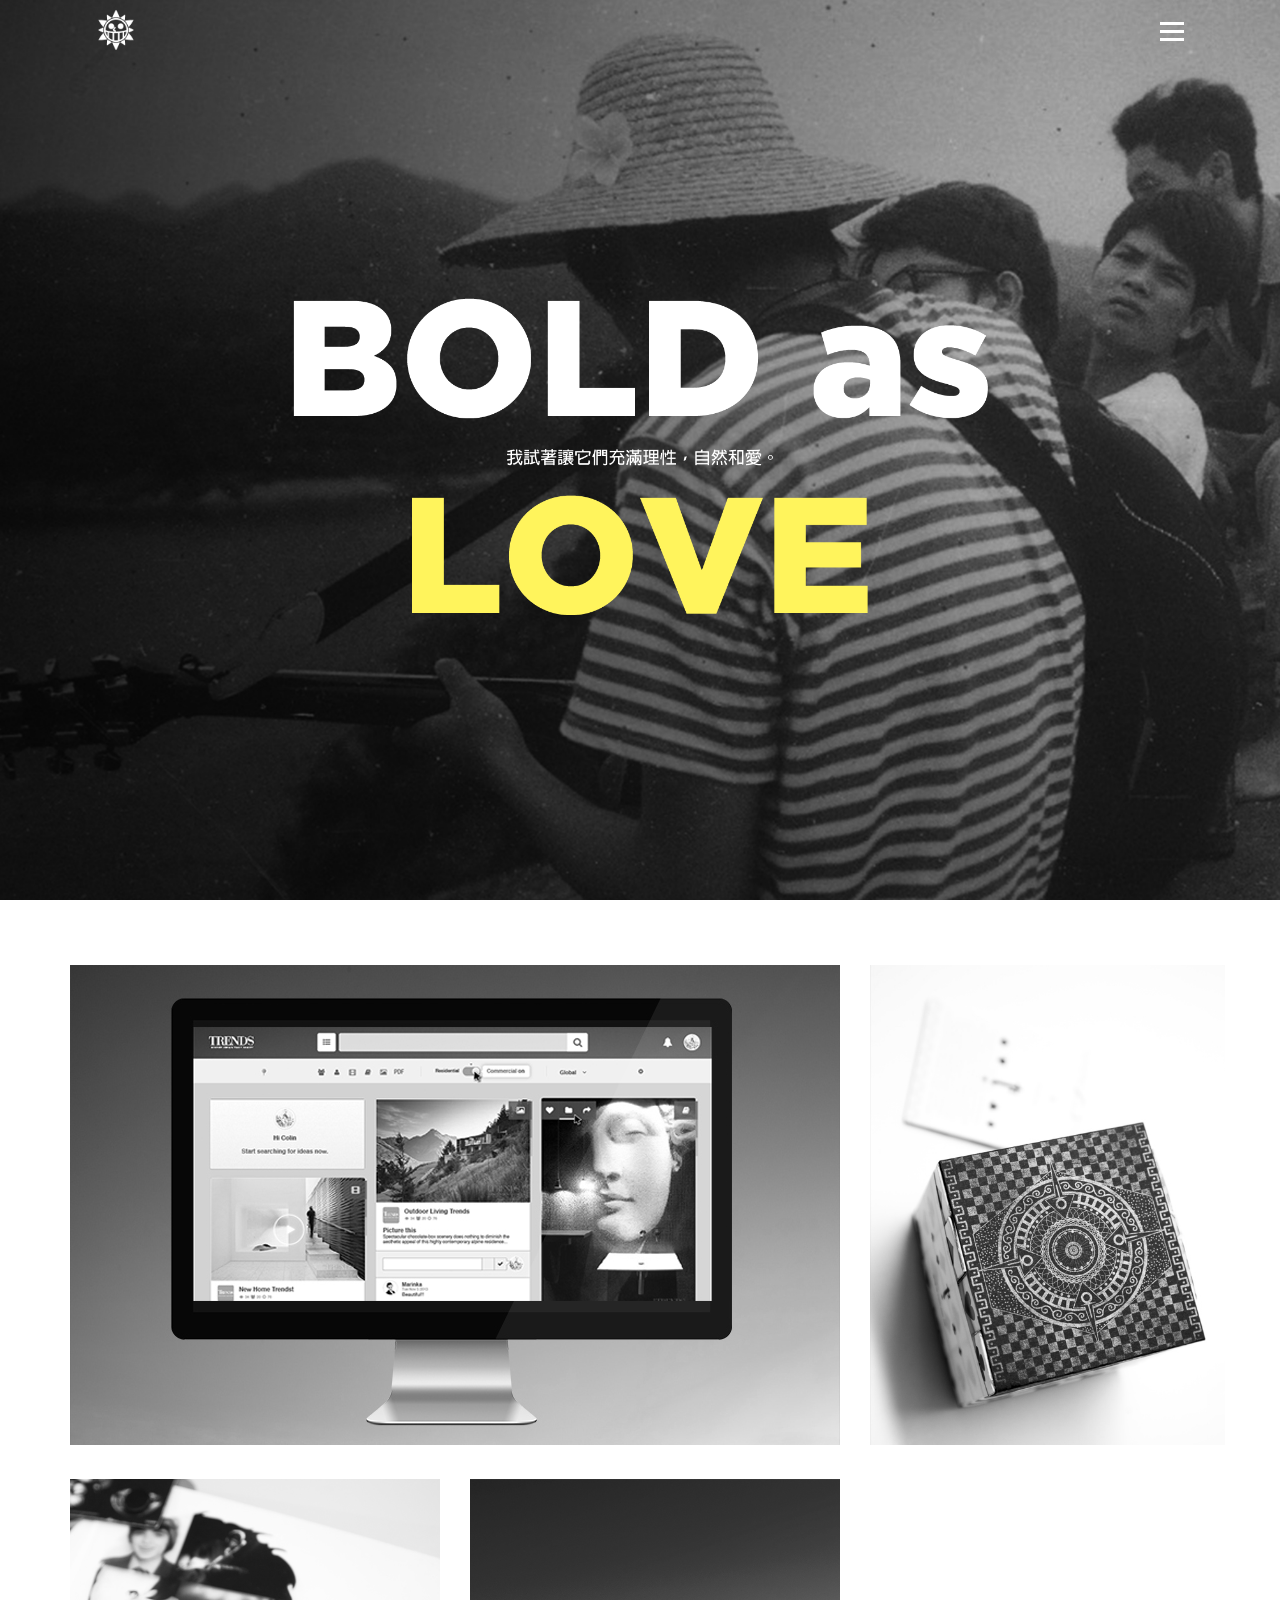
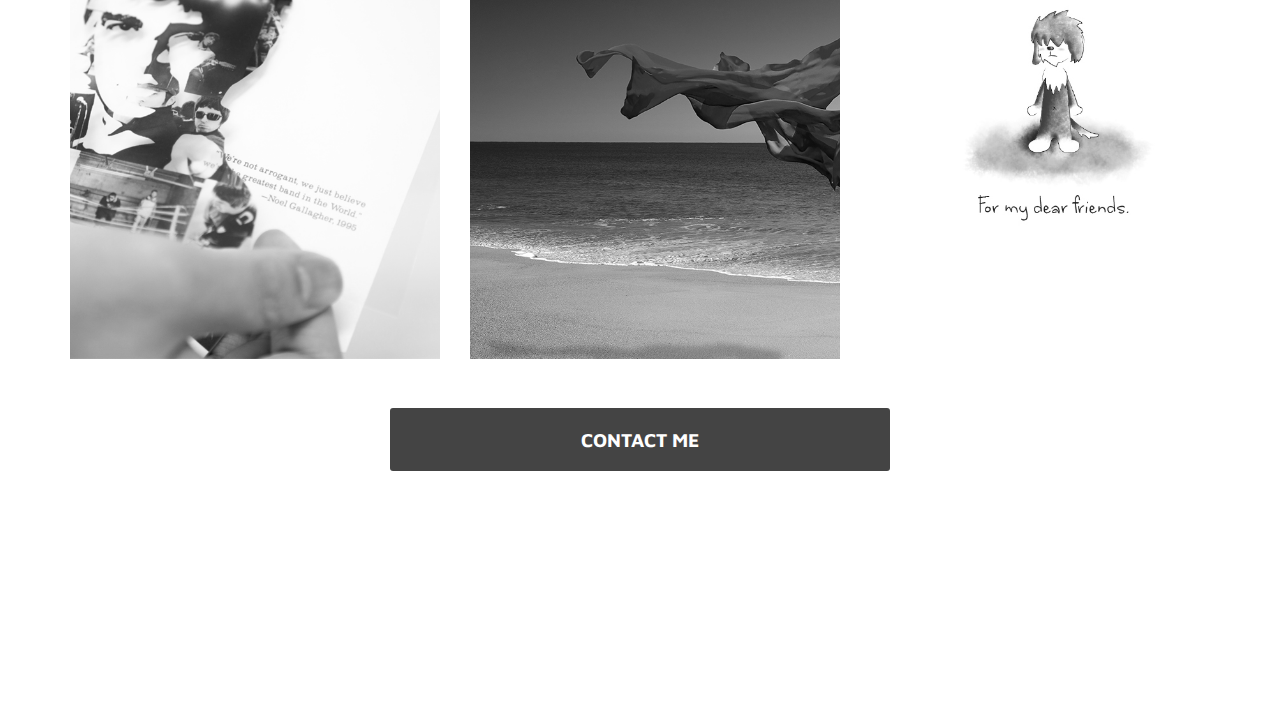
==== index.html @ 07e327f2 "push site on" ====
<!doctype html>
<html class="no-js" lang="en">
<head>
  <meta charset="utf-8" />
  <meta name="viewport" content="width=device-width, initial-scale=1.0" />
  <title>Colin Shaw</title>

  <link href='http://fonts.googleapis.com/css?family=Lato:100,300,400,700,900,100italic,300italic,400italic,700italic,900italic|Maven+Pro:400,900,700,500|Rosario:400,400italic,700,700italic' rel='stylesheet' type='text/css'>
  <link href="//netdna.bootstrapcdn.com/font-awesome/4.0.3/css/font-awesome.css" rel="stylesheet">
  <link rel="stylesheet" href="css/custom.css" />
  <script src="js/jquery-1.11.0.js"></script>
  <script src="js/script.js"></script>
  <script src="js/headroom.js"></script>
  <script src="js/masonry.pkgd.min.js"></script>
  <script src="js/jquery.bxslider.min.js" type="text/javascript"></script>

</head>
<body>

  <header id="header" class="animated">
    <div class="headerWrap">

      <a href="index.html" class="logo" style="opacity:1;">
        <img class="logo-png" src="img/colin-logo.png">
        <img class="logo-gif" src="img/colin-logo.gif">
      </a>


      <div class="menu-toggle">
        <span class="lines-button">
          <span class="lines"></span>
        </span>
      </div>

    </div>
  </header>  

  <div class="overlay"></div>
  <div id="navList2">
    <ul class="navFont">
      <a href="index.html"><li>Work</li></a>
      <a href="about.html"><li>About</li></a>
      <a href="contact.html"><li>Contact</li></a>
    </ul>
  </div>


  <!--top slide show-->

  <div id="fullscreen-cover" class="slideShowWrap indexBg">
    <img class="cover-title" src="img/indexTitle.png"/>

  </div>

</div>



<!--main body-->
<main>

  <div id="container" class="container">
    <a href="works/myTrends.html"><div class="item w2">
      <div class="item-mask">
        <div class="item-info">
          <h3>ONLINE SOCIAL PLATFORM</h3>
          <h2>myTrends social hub</h2>
        </div>
      </div>
      <img src="img/1.jpg" class="desaturate">
    </div>
  </a>

  <a href="works/poker-tea.html"><div class="item">
    <div class="item-mask">
      <div class="item-info">
        <h3>T2 TEA PACKAGE</h3>
        <h2>the Poker-Tea project</h2>
      </div>
    </div>
    <img src="img/2.jpg" class="desaturate">
  </div>
</a>

<a href="works/friends.html"><div class="item">
  <div class="item-mask">
    <div class="item-info">
      <h3>KIDS STORY BOOK</h3>
      <h2>Friends</h2>
    </div>
  </div>
  <img src="img/3.jpg" class="desaturate">
</div>
</a>

<a href="works/oasis-cd.html"><div class="item">
  <div class="item-mask">
    <div class="item-info">
      <h3>CD PACKAGE DESIGN</h3>
      <h2>Time flies... 1994-2009</h2>
    </div>
  </div>
  <img src="img/4.jpg" class="desaturate">
</div>
</a>

<a href="works/wellfest.html"><div class="item">
  <div class="item-mask">
    <div class="item-info">
      <h3>EXHIBITION CAMPAIGN</h3>
      <h2>Wellfest the EXPO 2014</h2>
    </div>
  </div>
  <img src="img/5.jpg" class="desaturate">
</div>
</a>


</div>
 <a href="contact.html">
  <div class="see-more-works"><h3>CONTACT ME</h3></div>
</a> 


</main>


<div id="elevator_item"> 
  <a id="elevator" onclick="return false;" title="Back To Top">
    <svg version="1.1" id="Ebene_1" xmlns="http://www.w3.org/2000/svg" xmlns:xlink="http://www.w3.org/1999/xlink" x="0px" y="0px" width="40px" height="20px" viewBox="0 0 40 20" enable-background="new 0 0 40 20" xml:space="preserve">
      <g>
        <polygon points="39.734,20.796 20,1.061 0.265,20.796 -0.265,20.265 20,0 40.266,20.265   "></polygon>
      </g>
    </svg>
  </a> 
  <a class="qr"></a>
  <div class="qr-popup" style="display: none;"> 
    <a class="code-link"> 
      <img class="code" src="img/colinshawQRcode.png"> 
    </a> 
    <span>Send it to Friends!</span>
    <div class="arr"></div>
  </div>
</div>



<!-- Footer -->

<footer >

</footer>



</body>
</html>
---- css/custom.css ----
* {
  margin: 0;
  padding: 0;
  -webkit-font-smoothing: antialiased;
  -webkit-box-sizing: border-box;
  -moz-box-sizing: border-box;
  box-sizing: border-box; }

body {
  margin: 0;
  color: #555;
  box-sizing: border-box; }

header {
  width: 100%;
  height: 65px;
  position: fixed;
  z-index: 100;
  -moz-transition: all 0.3s ease;
  -o-transition: all 0.3s ease;
  -webkit-transition: all 0.3s ease;
  transition: all 0.3s ease; }

main {
  width: 100%;
  max-width: 1170px;
  margin: 50px auto;
  overflow: hidden; }

footer {
  background: #ffffff;
  padding-top: 96px;
  padding-bottom: 96px; }

nav {
  float: right;
  line-height: 35px; }

a {
  text-decoration: none;
  color: #555; }

a:hover {
  opacity: .8;
  color: #f9d761;
  -moz-transition: all 0.3s ease;
  -o-transition: all 0.3s ease;
  -webkit-transition: all 0.3s ease;
  transition: all 0.3s ease; }

input, textarea {
  width: 90%;
  margin-bottom: 10px;
  padding: 15px;
  font-weight: 300;
  letter-spacing: 1px;
  font-family: 'Lato', 'sans-serif';
  color: #898989;
  text-transform: uppercase;
  background: #f3f3f3;
  outline: none;
  border: solid 1px #f3f3f3;
  -moz-transition: all 0.3s ease;
  -o-transition: all 0.3s ease;
  -webkit-transition: all 0.3s ease;
  transition: all 0.3s ease; }

textarea {
  width: 97%;
  height: 120px;
  padding: 15px; }

input:hover, textarea:hover {
  background: transparent; }

select {
  width: 30%;
  height: 45px;
  padding: 15px;
  margin-right: 20px;
  margin-bottom: 25px;
  font-weight: 300;
  font-size: 12px;
  letter-spacing: 1px;
  text-transform: uppercase;
  line-height: 10px;
  font-family: 'Maven Pro', 'sans-serif';
  color: #898989;
  border: solid 1px #d7d7d7;
  -webkit-appearance: none;
  border-radius: 0;
  background: white url("../img/arrow-down.png") no-repeat right center; }

.easing {
  -moz-transition: all 0.3s ease;
  -o-transition: all 0.3s ease;
  -webkit-transition: all 0.3s ease;
  transition: all 0.3s ease; }

.clearfix:after {
  content: "";
  display: table;
  clear: both; }

.desaturate {
  -webkit-filter: grayscale(100%);
  -moz-filter: grayscale(100%);
  filter: grayscale(100%); }

.headerWrap {
  width: 85%;
  max-width: 1170px;
  margin: auto; }

.logo {
  -moz-transition: all 0.3s ease;
  -o-transition: all 0.3s ease;
  -webkit-transition: all 0.3s ease;
  transition: all 0.3s ease;
  height: 40px;
  width: 40px;
  float: left;
  margin: 10px 0; }
  .logo img {
    width: 100%; }
  .logo .logo-png {
    display: block; }
  .logo .logo-gif {
    display: none; }
  .logo:hover .logo-png {
    display: none; }
  .logo:hover .logo-gif {
    display: block; }

.menu-toggle {
  position: relative;
  float: right;
  top: 24px;
  cursor: pointer; }

#navList2 {
  display: none;
  position: fixed;
  top: 65px;
  width: 100%;
  background-color: rgba(0, 0, 0, 0.8);
  padding: 0 0 30px;
  text-align: center;
  z-index: 100;
  margin: 0;
  overflow: hidden; }

#navList2 li {
  -moz-transition: all 0.3s ease;
  -o-transition: all 0.3s ease;
  -webkit-transition: all 0.3s ease;
  transition: all 0.3s ease;
  list-style-type: none;
  padding: 15px;
  font-size: 3rem;
  color: white;
  font-weight: bold;
  cursor: pointer; }

#navList2 li:hover {
  color: #fff45c; }

#navList li {
  display: inline;
  list-style-type: none;
  padding-right: 20px; }

.indexBg {
  background: url("../img/indexBg.jpg") no-repeat center center; }

.aboutBg {
  background: url("../img/aboutBg.jpg") no-repeat center center; }

.contactBg {
  background: url("../img/contactBg.jpg") no-repeat center center; }

.myTrendsBg {
  background: url("../img/works/myTrends/myTrendscover.jpg") no-repeat right center; }

.wellfestBg {
  background: url("../img/works/wellfest/wellfest-cover.jpg") no-repeat center center; }

.t2Bg {
  background: url("../img/works/T2/T2cover.jpg") no-repeat center center; }

.friendsBg {
  background: url("../img/works/friends/friends-cover.jpg") no-repeat center center; }

.oasisCdBg {
  background: url("../img/works/CD/oasiscd-cover.jpg") no-repeat center center; }

.slideShowWrap {
  width: 100%;
  height: 0;
  overflow: hidden;
  background-size: cover;
  position: relative; }

.overlay {
  display: none;
  width: 100%;
  height: 100%;
  position: fixed;
  background: rgba(0, 0, 0, 0.6);
  opacity: 0;
  top: 0;
  z-index: 50;
  cursor: pointer; }

.close-menu {
  display: block;
  opacity: 0.6; }

.see-more-works {
  -moz-transition: all 0.3s ease;
  -o-transition: all 0.3s ease;
  -webkit-transition: all 0.3s ease;
  transition: all 0.3s ease;
  -webkit-border-radius: 3px;
  -moz-border-radius: 3px;
  -ms-border-radius: 3px;
  border-radius: 3px;
  background-color: #444;
  width: 100%;
  max-width: 500px;
  margin: 30px auto 0;
  padding: 20px;
  text-align: center;
  color: white; }
  .see-more-works:hover {
    opacity: .8;
    color: #f9d761; }

/*================================LAYOUT ALIGNMENT=======================================*/
/*================================LAYOUT ALIGNMENT END=======================================*/
/*---------------------------------------FONT-------------------------------------*/
h1 {
  font-family: 'Maven Pro', 'sans-serif';
  font-size: 3em;
  font-weight: 900; }

h2 {
  font-family: 'Maven Pro', 'sans-serif';
  font-size: 2em;
  font-weight: bold;
  margin: 0; }

h3 {
  font-family: 'Maven Pro', 'sans-serif';
  font-size: 1.2em;
  margin: 0; }

h4 {
  font-family: 'Lato', 'sans-serif';
  font-style: italic;
  font-weight: 300;
  font-size: 1.5em;
  margin: 1.5em auto 1em; }

p {
  font-family: 'Lato', 'sans-serif';
  font-weight: 300;
  font-size: 1.2rem;
  margin-bottom: 20px; }

ul {
  font-family: 'Lato', 'sans-serif';
  font-weight: 300;
  font-size: 1.2rem; }

.navFont, .menu-text {
  font-family: 'Maven Pro', 'sans-serif';
  font-size: 1em;
  font-weight: bold; }

.subLine {
  font-family: 'Rosario', 'sans-serif';
  font-style: italic; }

.whiteText {
  color: #fff; }

.blackText {
  color: #555; }

.textCenterAlign {
  width: 100%;
  text-align: center; }

.gradient-mask-text {
  background: transparent;
  background: -webkit-gradient(linear, left top, right bottom, color-stop(0%, #61c2ff), color-stop(100%, #cd4444));
  background: -webkit-linear-gradient(-45deg, #61c2ff 0%, #cd4444 100%);
  -webkit-background-clip: text;
  -webkit-text-fill-color: transparent;
  background-clip: text;
  text-fill-color: transparent; }

.cover-title {
  top: 50%;
  position: absolute;
  left: 0;
  right: 0;
  width: 55%;
  max-width: 750px;
  margin: -12% auto 0; }

/*---------------------------------------FONT END-------------------------------------*/
/*---------------------------------------BUTTON-------------------------------------*/
button {
  font-family: 'Rosario', 'sans-serif';
  font-style: italic;
  font-weight: normal;
  color: #fff;
  font-size: 1em;
  border: 1px solid #fff;
  border-radius: 5px;
  padding: 13px 70px;
  background-color: transparent;
  margin: 5px 30px;
  cursor: pointer;
  -moz-transition: all 0.3s ease;
  -o-transition: all 0.3s ease;
  -webkit-transition: all 0.3s ease;
  transition: all 0.3s ease; }

.btn1 {
  background-color: #555; }

button:hover {
  background-color: rgba(0, 0, 0, 0.3); }

/*------menubtn-------*/
.lines-button {
  display: inline-block;
  -webkit-transition: 0.3s;
  -ms-transition: 0.3s;
  -moz-transition: 0.3s;
  -o-transition: 0.3s;
  transition: 0.3s;
  user-select: none;
  border-radius: 0.21429rem;
  -webkit-appearance: none;
  margin-left: 10px; }

.lines {
  display: inline-block;
  width: 1.5rem;
  height: 0.1875rem;
  background: #fff;
  transition: 0.3s;
  position: relative;
  top: -5px; }

.lines:before, .lines:after {
  display: inline-block;
  width: 1.5rem;
  height: 0.1875rem;
  background: #fff;
  transition: 0.3s;
  position: absolute;
  left: 0;
  content: '';
  -webkit-transform-origin: 0.10714rem center;
  -ms-transform-origin: 0.10714rem center;
  -moz-transform-origin: 0.10714rem center;
  -o-transform-origin: 0.10714rem center;
  transform-origin: 0.10714rem center; }

.lines:before {
  top: 0.5rem; }

.lines:after {
  top: -0.5rem; }

.menu-x {
  background: transparent; }

.menu-x:after, .menu-x:before {
  -webkit-transform-origin: 50% 50%;
  -ms-transform-origin: 50% 50%;
  -moz-transform-origin: 50% 50%;
  -o-transform-origin: 50% 50%;
  transform-origin: 50% 50%;
  background: #fff;
  top: 0;
  width: 1.5rem; }

.menu-x:before {
  -webkit-transform: rotate3d(0, 0, 1, 45deg);
  -ms-transform: rotate3d(0, 0, 1, 45deg);
  -moz-transform: rotate3d(0, 0, 1, 45deg);
  -o-transform: rotate3d(0, 0, 1, 45deg);
  transform: rotate3d(0, 0, 1, 45deg); }

.menu-x:after {
  -webkit-transform: rotate3d(0, 0, 1, -45deg);
  -ms-transform: rotate3d(0, 0, 1, -45deg);
  -moz-transform: rotate3d(0, 0, 1, -45deg);
  -o-transform: rotate3d(0, 0, 1, -45deg);
  transform: rotate3d(0, 0, 1, -45deg); }

/*------menubtnEnd-------*/
/*---------------------------------------BUTTON END-------------------------------------*/
/*---------------------------------------ANIMATION-------------------------------------*/
.animated {
  -webkit-animation-duration: .5s;
  -moz-animation-duration: .5s;
  -o-animation-duration: .5s;
  animation-duration: .5s;
  -webkit-animation-fill-mode: both;
  -moz-animation-fill-mode: both;
  -o-animation-fill-mode: both;
  animation-fill-mode: both; }

@-webkit-keyframes slideDown {
  0% {
    -webkit-transform: translateY(-100%); }
  100% {
    -webkit-transform: translateY(0); } }
@-moz-keyframes slideDown {
  0% {
    -moz-transform: translateY(-100%); }
  100% {
    -moz-transform: translateY(0); } }
@-o-keyframes slideDown {
  0% {
    -o-transform: translateY(-100%); }
  100% {
    -o-transform: translateY(0); } }
@keyframes slideDown {
  0% {
    transform: translateY(-100%); }
  100% {
    transform: translateY(0); } }
.animated.slideDown {
  -webkit-animation-name: slideDown;
  -moz-animation-name: slideDown;
  -o-animation-name: slideDown;
  animation-name: slideDown; }

@-webkit-keyframes slideUp {
  0% {
    -webkit-transform: translateY(0); }
  100% {
    -webkit-transform: translateY(-100%); } }
@-moz-keyframes slideUp {
  0% {
    -moz-transform: translateY(0); }
  100% {
    -moz-transform: translateY(-100%); } }
@-o-keyframes slideUp {
  0% {
    -o-transform: translateY(0); }
  100% {
    -o-transform: translateY(-100%); } }
@keyframes slideUp {
  0% {
    transform: translateY(0); }
  100% {
    transform: translateY(-100%); } }
.animated.slideUp {
  -webkit-animation-name: slideUp;
  -moz-animation-name: slideUp;
  -o-animation-name: slideUp;
  animation-name: slideUp; }

/*---------------------------------------ANIMATION END-------------------------------------*/
/*---------------------------------------MASONRY END-------------------------------------*/
.container {
  width: 960px;
  position: relative;
  margin: 0 auto !important; }

.item {
  width: 300px;
  background-color: transparent;
  height: auto;
  margin: 10px; }
  .item img {
    width: 100%; }

.item.w2 {
  width: 620px;
  background-color: transparent;
  height: auto;
  margin: 10px; }
  .item.w2 img {
    width: 100%; }

.item .item-mask {
  -moz-transition: all 300ms ease;
  -o-transition: all 300ms ease;
  -webkit-transition: all 300ms ease;
  transition: all 300ms ease;
  position: absolute;
  background-color: rgba(0, 0, 0, 0.7);
  width: 100%;
  height: 100%;
  display: none; }
  .item .item-mask .item-info {
    position: absolute;
    bottom: 0;
    margin: 0 0 30px 30px; }
    .item .item-mask .item-info h3 {
      color: #f9d761;
      letter-spacing: 4px;
      font-size: 1rem;
      margin-bottom: 10px; }
    .item .item-mask .item-info h2 {
      color: white;
      font-size: 3rem;
      width: 80%;
      line-height: 100%; }
.item:hover .item-mask {
  display: block;
  z-index: 1; }

/*---------------------------------------MASONRY END-------------------------------------*/
/*---------------------------------------BACK TO TOP END-------------------------------------*/
#elevator_item {
  width: 60px;
  height: 100px;
  position: fixed;
  right: 6%;
  bottom: 10px;
  -webkit-transition: opacity .4s ease-in-out;
  -moz-transition: opacity .4s ease-in-out;
  -o-transition: opacity .4s ease-in-out;
  opacity: 1;
  z-index: 100020;
  display: none; }

#elevator_item.off {
  opacity: 0;
  visibility: hidden; }

#elevator {
  display: block;
  padding: 10px;
  cursor: pointer; }

#elevator:hover {
  transform: scale(1.2);
  -ms-transform: scale(1.2);
  -webkit-transform: scale(1.2); }

#elevator:active {
  transform: scale(1.2);
  -ms-transform: scale(1.2);
  -webkit-transform: scale(1.2); }

#elevator_item .qr {
  display: block;
  width: 60px;
  height: 40px;
  border-radius: 2px;
  box-shadow: 0 1px 3px rgba(0, 0, 0, 0.2);
  cursor: pointer;
  background: url(../img/icon_code.png) center center no-repeat;
  background-color: #444;
  background-color: rgba(0, 0, 0, 0.6); }

#elevator_item .qr:hover {
  background-color: rgba(0, 0, 0, 0.7); }

#elevator_item .qr:active {
  background-color: rgba(0, 0, 0, 0.75); }

#elevator_item .qr-popup {
  width: 170px;
  height: 200px;
  background: #fff;
  box-shadow: 0 1px 8px rgba(0, 0, 0, 0.1);
  position: absolute;
  left: -180px;
  bottom: 0;
  border-radius: 2px;
  display: none;
  text-align: center; }

#elevator_item .qr-popup .code-link {
  display: block;
  margin: 10px;
  color: #777; }

#elevator_item .qr-popup .code {
  display: block;
  margin-bottom: 10px;
  width: 100%; }

#elevator_item .qr-popup .arr {
  width: 6px;
  height: 11px;
  background: url(../img/code_arrow.png) 0 0 no-repeat;
  position: absolute;
  right: -6px;
  bottom: 14px; }

/*---------------------------------------BACK TO TOP END-------------------------------------*/
/*---------------------------------------WORKS PAGES-------------------------------------*/
.demo-img, .demo-img-full-width {
  width: 100%;
  max-width: 1170px;
  margin: auto;
  text-align: center; }
  .demo-img img, .demo-img-full-width img {
    width: 85%; }

.demo-img-full-width img {
  width: 98%; }

.text-content {
  width: 80%;
  max-width: 650px;
  margin: 100px auto; }

.slider-wrapper {
  width: 70%;
  max-width: 814px;
  position: absolute;
  top: -250px;
  margin: auto;
  left: 0;
  right: 0; }
  .slider-wrapper .bx-pager {
    display: none; }
  .slider-wrapper .bx-wrapper img {
    max-width: 100%;
    display: block;
    width: 100%;
    margin-top: 10px; }
  .slider-wrapper .bx-wrapper .bx-controls {
    z-index: 100;
    position: static;
    top: 50%; }

.story-book-slider {
  top: -210px; }
  .story-book-slider .bx-wrapper .bx-prev {
    background: url(../img/left-arrow-black.png) no-repeat 0 0;
    background-size: 100%; }
  .story-book-slider .bx-wrapper .bx-next {
    background: url(../img/right-arrow-black.png) no-repeat 0 0;
    background-size: 100%; }

.wellfest-long-height-frame {
  position: relative;
  padding-bottom: 40%;
  height: 0;
  width: 73%;
  margin: auto;
  top: -165px; }
  .wellfest-long-height-frame div {
    position: absolute;
    top: 0;
    left: 0;
    width: 100%;
    height: 100%;
    overflow: auto; }

/*---------------------------------------WORKS PAGES END-------------------------------------*/
/*---------------------------------------ABOUT PAGES END-------------------------------------*/
.about-me-wrapper {
  width: 80%;
  max-width: 600px;
  height: 75%;
  margin: auto;
  text-align: center;
  color: white;
  top: 100px;
  position: absolute;
  left: 0;
  right: 0;
  overflow: hidden; }

.about-me {
  width: 100%;
  height: 100%;
  overflow: auto;
  box-sizing: initial;
  padding-right: 17px;
  /* Increase this value for cross-browser compatibility */ }
  .about-me .me {
    width: 130px;
    height: 130px;
    margin: 0 auto 20px;
    border: 3px solid rgba(255, 255, 255, 0.6);
    overflow: hidden;
    -webkit-border-radius: 50%;
    -moz-border-radius: 50%;
    -ms-border-radius: 50%;
    border-radius: 50%; }
    .about-me .me img {
      width: 100%; }
  .about-me p {
    font-size: 1.2rem; }
    .about-me p a {
      color: #f9d761; }

.contact-list {
  font-size: 3rem;
  list-style-type: none; }
  .contact-list a {
    color: white; }
    .contact-list a:hover {
      color: #f9d761; }
  .contact-list li {
    margin: 20px; }

/*---------------------------------------ABOUT PAGES END-------------------------------------*/
/*================================MEDIA QUERIES FROM HERE=======================================*/
/* Landscape phones and down */
@media (max-width: 639px) {
  h1 {
    font-size: 2em; }

  button {
    padding: 13px 50px; }

  .cover-title {
    width: 85%; }

  .container {
    width: 100%; }

  .see-more-works {
    width: 90%;
    position: relative;
    left: -5px; }

  .item {
    width: 90%;
    margin: 4%;
    margin-bottom: 1%; }

  .item.w2 {
    width: 90%;
    margin: 4%;
    margin-bottom: 1%; }

  .story-book-slider {
    top: -230px; }

  .wellfest-long-height-frame {
    top: -185px;
    width: 74.5%; }

  .qr {
    display: none !important; }

  #elevator {
    margin-top: 30px !important; } }
/* Landscape phone to portrait tablet */
@media (min-width: 640px) and (max-width: 780px) {
  .cover-title {
    width: 70%; }

  nav {
    display: none; }

  .menu-toggle {
    display: block; }

  h4 {
    font-size: 18px;
    line-height: 20px; }

  textarea {
    width: 90%; }

  .container {
    width: 80%; }

  .see-more-works {
    width: 80%; }

  .item {
    width: 47%;
    margin: 1%; }

  .item.w2 {
    width: 47%;
    margin: 1%; }

  .story-book-slider {
    top: -230px; }

  .wellfest-long-height-frame {
    top: -180px; }

  .qr {
    display: none !important; }

  #elevator {
    margin-top: 30px !important; } }
/* Portrait tablet to landscape and desktop */
@media (min-width: 781px) and (max-width: 979px) {
  .container {
    width: 750px; }

  .item {
    width: 228px;
    margin: 10px; }

  .item.w2 {
    width: 476px;
    margin: 10px; }

  .wellfest-long-height-frame {
    top: -175px; }

  .story-book-slider {
    top: -230px; } }
/* Large desktop */
@media (min-width: 1200px) {
  .container {
    width: 1200px; }

  .item {
    width: 370px;
    margin: 15px; }

  .item.w2 {
    width: 770px;
    margin: 15px; } }
@media (max-width: 410px) {
  .slider-wrapper {
    top: -210px; }

  .story-book-slider {
    top: -200px; } }

/*# sourceMappingURL=custom.css.map */
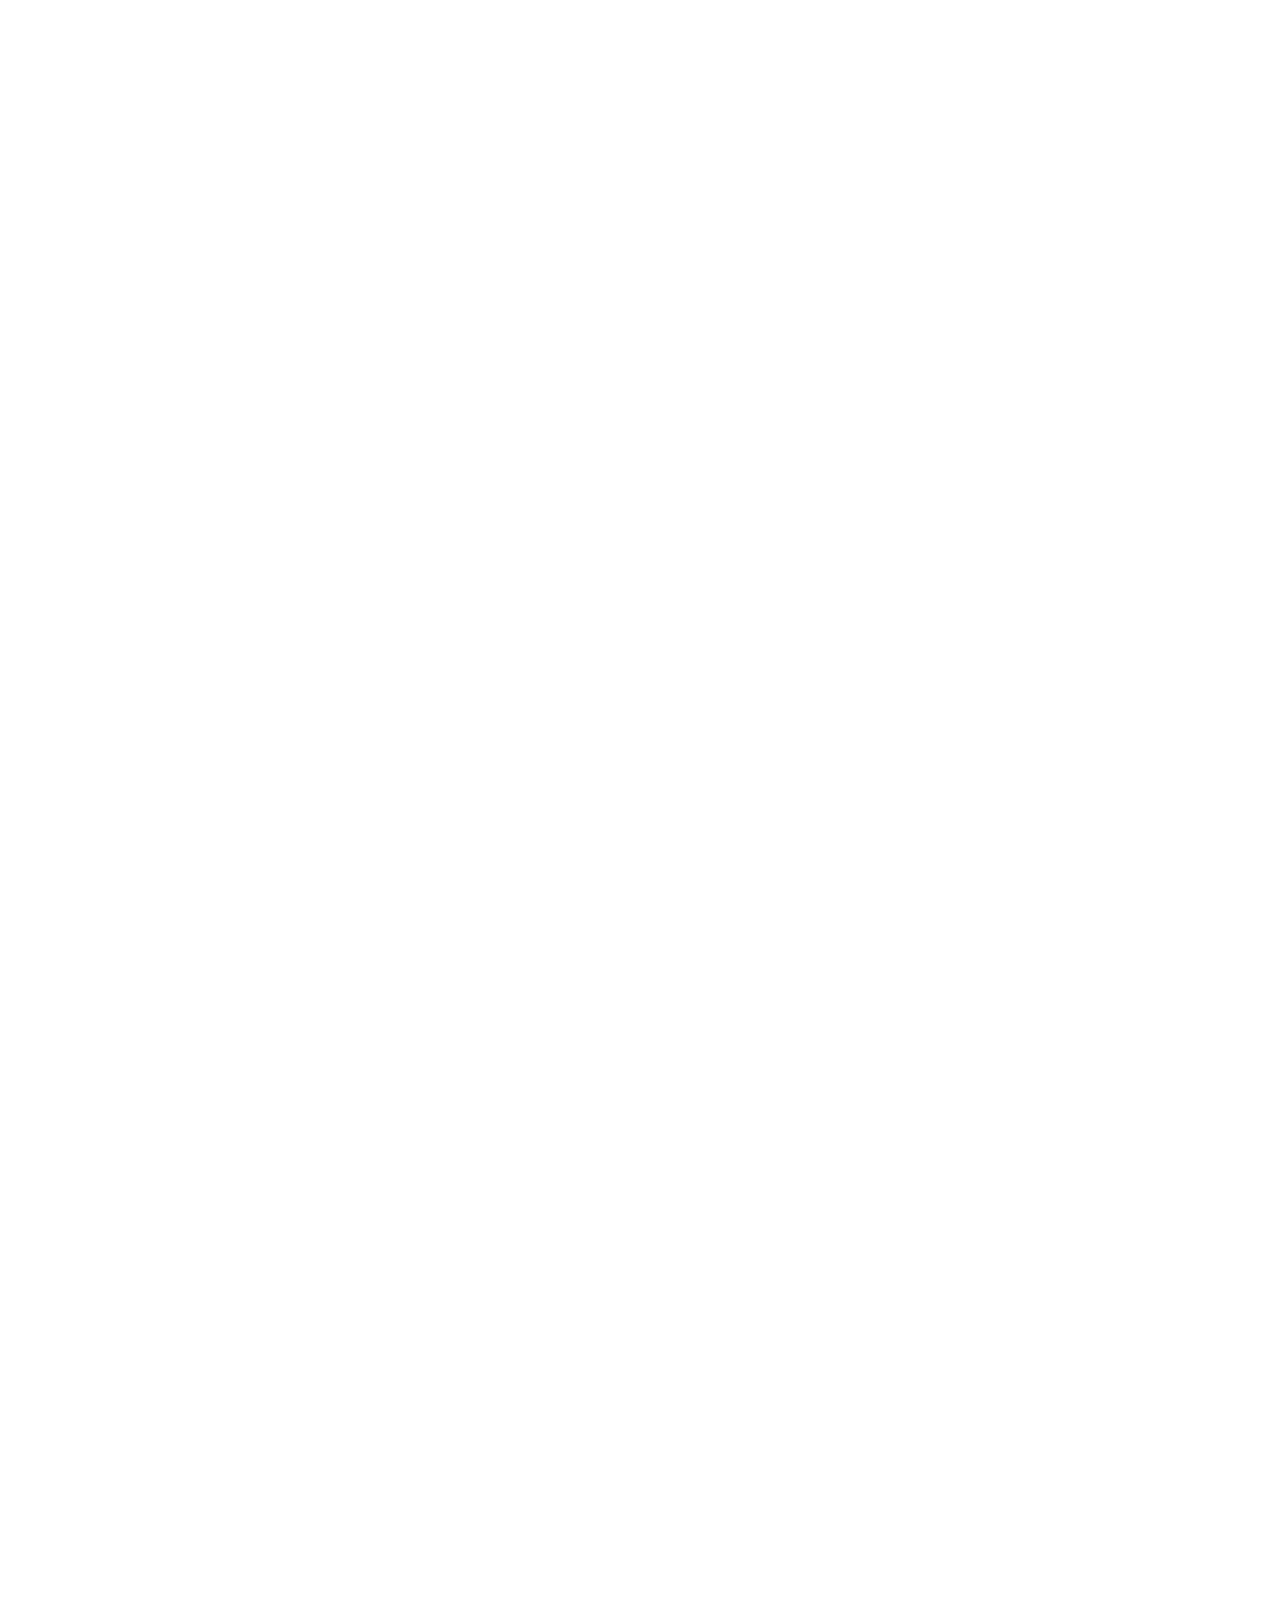
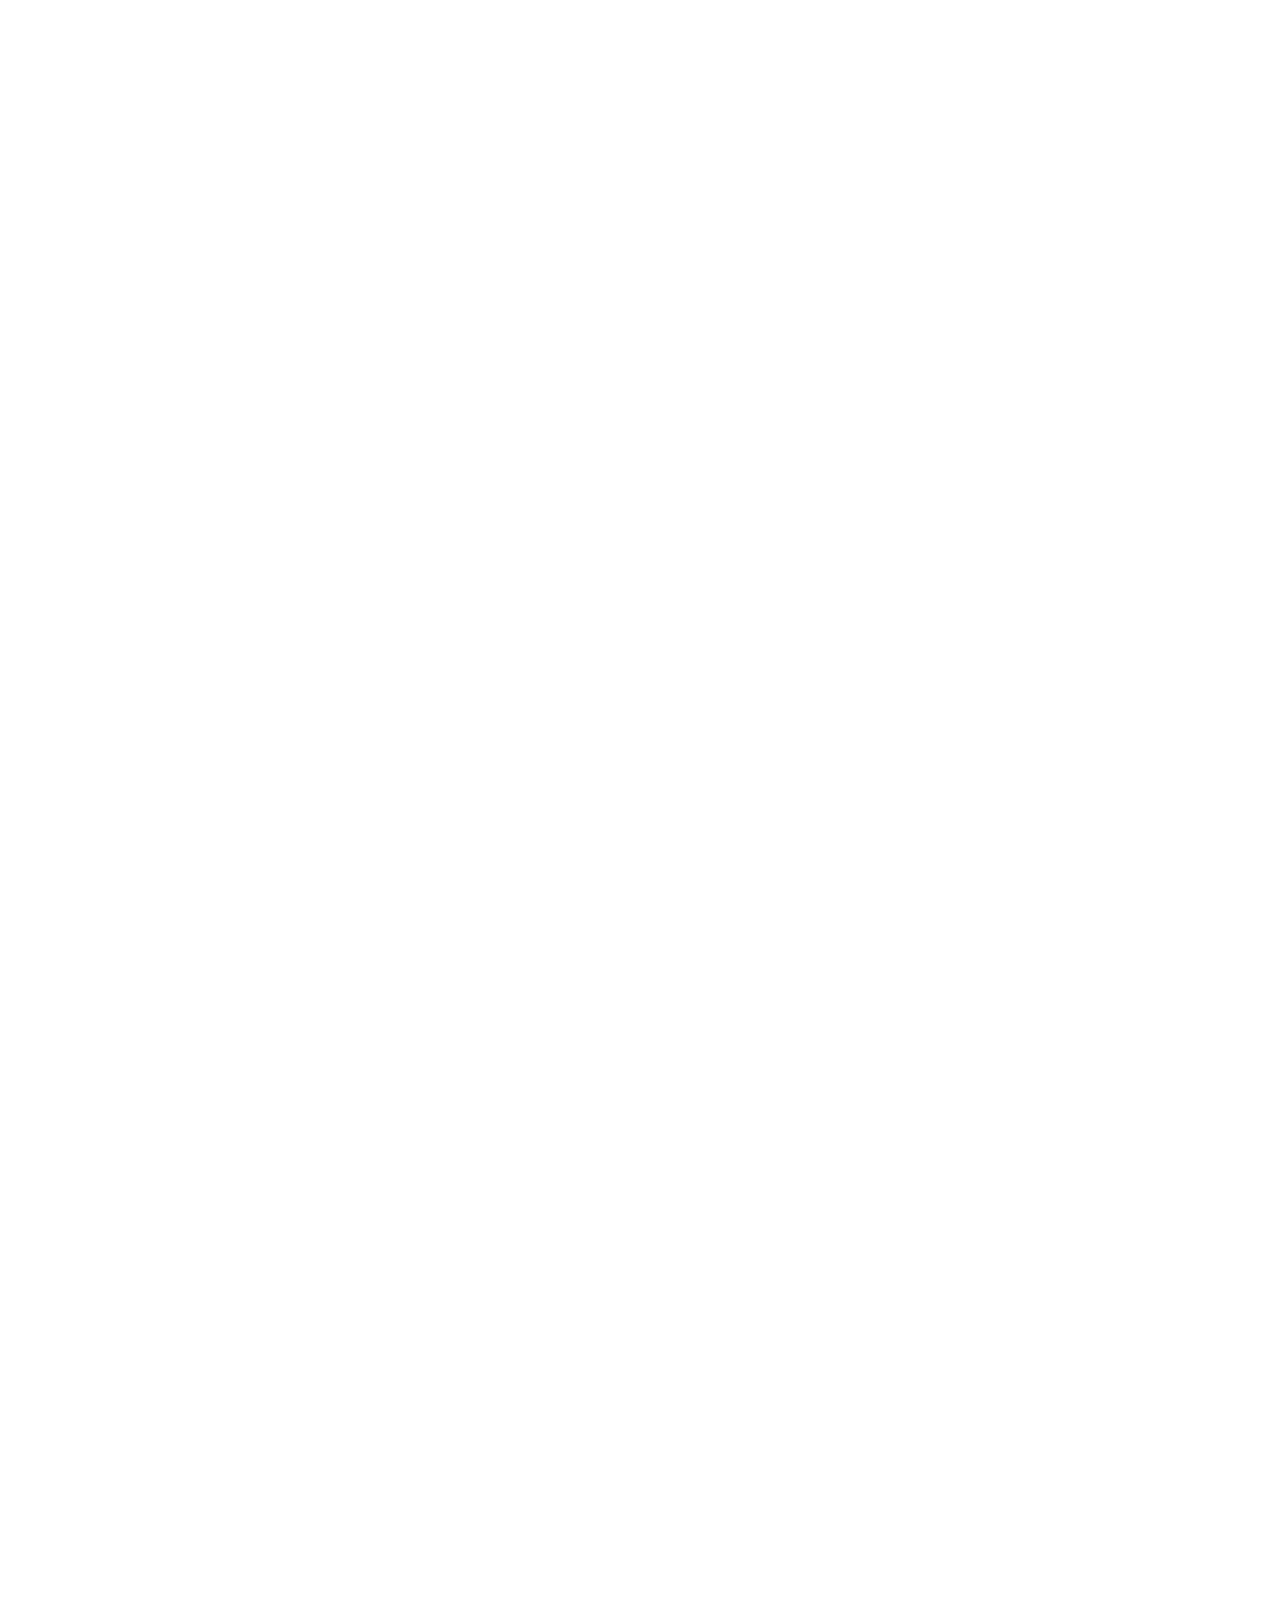
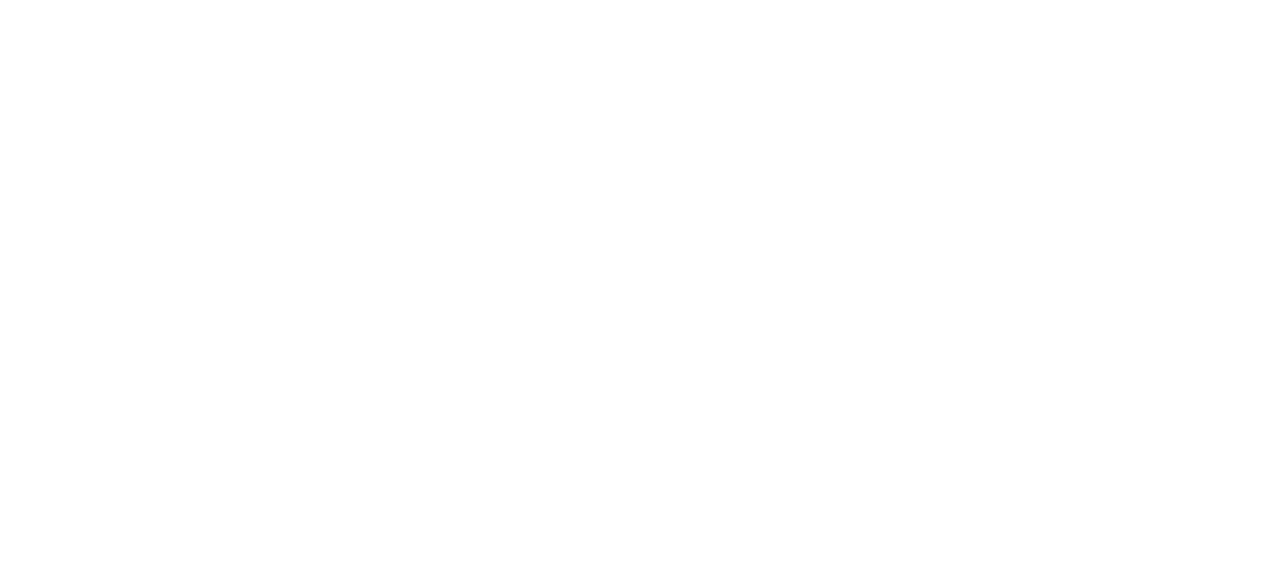
==== commit ac91790f: "add fade page effect" ====
--- a/index.html
+++ b/index.html
@@ -8,19 +8,18 @@
   <link href='http://fonts.googleapis.com/css?family=Lato:100,300,400,700,900,100italic,300italic,400italic,700italic,900italic|Maven+Pro:400,900,700,500|Rosario:400,400italic,700,700italic' rel='stylesheet' type='text/css'>
   <link href="//netdna.bootstrapcdn.com/font-awesome/4.0.3/css/font-awesome.css" rel="stylesheet">
   <link rel="stylesheet" href="css/custom.css" />
+  <link rel="stylesheet" href="css/animsition.css" />
   <script src="js/jquery-1.11.0.js"></script>
   <script src="js/script.js"></script>
   <script src="js/headroom.js"></script>
-  <script src="js/masonry.pkgd.min.js"></script>
-  <script src="js/jquery.bxslider.min.js" type="text/javascript"></script>
 
 </head>
-<body>
+<body class="animsition">
 
   <header id="header" class="animated">
     <div class="headerWrap">
 
-      <a href="index.html" class="logo" style="opacity:1;">
+      <a href="index.html" class="logo animsition-link" style="opacity:1;">
         <img class="logo-png" src="img/colin-logo.png">
         <img class="logo-gif" src="img/colin-logo.gif">
       </a>
@@ -38,9 +37,9 @@
   <div class="overlay"></div>
   <div id="navList2">
     <ul class="navFont">
-      <a href="index.html"><li>Work</li></a>
-      <a href="about.html"><li>About</li></a>
-      <a href="contact.html"><li>Contact</li></a>
+      <a href="index.html" class="animsition-link"><li>Work</li></a>
+      <a href="about.html" class="animsition-link"><li>About</li></a>
+      <a href="contact.html" class="animsition-link"><li>Contact</li></a>
     </ul>
   </div>
 
@@ -60,66 +59,71 @@
 <main>
 
   <div id="container" class="container">
-    <a href="works/myTrends.html"><div class="item w2">
-      <div class="item-mask">
-        <div class="item-info">
-          <h3>ONLINE SOCIAL PLATFORM</h3>
-          <h2>myTrends social hub</h2>
+    <a href="works/myTrends.html" class="animsition-link">
+      <div class="item w2">
+        <div class="item-mask">
+          <div class="item-info">
+            <h3>ONLINE SOCIAL PLATFORM</h3>
+            <h2>myTrends social hub</h2>
+          </div>
         </div>
+        <img src="img/1.jpg" class="desaturate">
       </div>
-      <img src="img/1.jpg" class="desaturate">
-    </div>
-  </a>
+    </a>
 
-  <a href="works/poker-tea.html"><div class="item">
-    <div class="item-mask">
-      <div class="item-info">
-        <h3>T2 TEA PACKAGE</h3>
-        <h2>the Poker-Tea project</h2>
+    <a href="works/poker-tea.html" class="animsition-link">
+      <div class="item">
+        <div class="item-mask">
+          <div class="item-info">
+            <h3>T2 TEA PACKAGE</h3>
+            <h2>the Poker-Tea project</h2>
+          </div>
+        </div>
+        <img src="img/2.jpg" class="desaturate">
       </div>
-    </div>
-    <img src="img/2.jpg" class="desaturate">
-  </div>
-</a>
+    </a>
 
-<a href="works/friends.html"><div class="item">
-  <div class="item-mask">
-    <div class="item-info">
-      <h3>KIDS STORY BOOK</h3>
-      <h2>Friends</h2>
-    </div>
-  </div>
-  <img src="img/3.jpg" class="desaturate">
-</div>
-</a>
+    <a href="works/friends.html" class="animsition-link">
+      <div class="item">
+        <div class="item-mask">
+          <div class="item-info">
+            <h3>KIDS STORY BOOK</h3>
+            <h2>Friends</h2>
+          </div>
+        </div>
+        <img src="img/3.jpg" class="desaturate">
+      </div>
+    </a>
 
-<a href="works/oasis-cd.html"><div class="item">
-  <div class="item-mask">
-    <div class="item-info">
-      <h3>CD PACKAGE DESIGN</h3>
-      <h2>Time flies... 1994-2009</h2>
-    </div>
-  </div>
-  <img src="img/4.jpg" class="desaturate">
-</div>
-</a>
+    <a href="works/oasis-cd.html" class="animsition-link">
+      <div class="item">
+        <div class="item-mask">
+          <div class="item-info">
+            <h3>CD PACKAGE DESIGN</h3>
+            <h2>Time flies... 1994-2009</h2>
+          </div>
+        </div>
+        <img src="img/4.jpg" class="desaturate">
+      </div>
+    </a>
 
-<a href="works/wellfest.html"><div class="item">
-  <div class="item-mask">
-    <div class="item-info">
-      <h3>EXHIBITION CAMPAIGN</h3>
-      <h2>Wellfest the EXPO 2014</h2>
-    </div>
-  </div>
-  <img src="img/5.jpg" class="desaturate">
-</div>
-</a>
+    <a href="works/wellfest.html" class="animsition-link">
+      <div class="item">
+        <div class="item-mask">
+          <div class="item-info">
+            <h3>EXHIBITION CAMPAIGN</h3>
+            <h2>Wellfest the EXPO 2014</h2>
+          </div>
+        </div>
+        <img src="img/5.jpg" class="desaturate">
+      </div>
+    </a>
 
 
-</div>
- <a href="contact.html">
-  <div class="see-more-works"><h3>CONTACT ME</h3></div>
-</a> 
+  </div>
+  <a href="contact.html" class="animsition-link">
+    <div class="see-more-works"><h3>CONTACT ME</h3></div>
+  </a> 
 
 
 </main>
--- a/css/custom.css
+++ b/css/custom.css
@@ -471,6 +471,111 @@
   animation-name: slideUp; }
 
 /*---------------------------------------ANIMATION END-------------------------------------*/
+.animsition,
+.animsition-overlay {
+  position: relative;
+  opacity: 0;
+  -webkit-animation-fill-mode: both;
+  -o-animation-fill-mode: both;
+  animation-fill-mode: both; }
+
+.animsition-loading {
+  position: fixed;
+  top: 0;
+  z-index: 100;
+  width: 100%;
+  height: 100%;
+  background: url(../img/spinner.gif) center center no-repeat;
+  -webkit-animation-fill-mode: both;
+  -o-animation-fill-mode: both;
+  animation-fill-mode: both; }
+
+.animsition-loading:after {
+  position: fixed;
+  top: 50%;
+  width: 100%;
+  margin-top: 20px;
+  font-size: 16px;
+  color: #aaa;
+  text-align: center;
+  content: "Loading"; }
+
+.animsition-overlay-slide {
+  position: fixed;
+  z-index: 1;
+  width: 100%;
+  height: 100%;
+  background-color: #ddd; }
+
+@-webkit-keyframes fade-in {
+  0% {
+    opacity: 0; }
+  100% {
+    opacity: 1; } }
+@-o-keyframes fade-in {
+  0% {
+    opacity: 0; }
+  100% {
+    opacity: 1; } }
+@keyframes fade-in {
+  0% {
+    opacity: 0; }
+  100% {
+    opacity: 1; } }
+.fade-in {
+  -webkit-animation-name: fade-in;
+  -o-animation-name: fade-in;
+  animation-name: fade-in; }
+
+@-webkit-keyframes fade-out {
+  0% {
+    opacity: 1; }
+  100% {
+    opacity: 0; } }
+@-o-keyframes fade-out {
+  0% {
+    opacity: 1; }
+  100% {
+    opacity: 0; } }
+@keyframes fade-out {
+  0% {
+    opacity: 1; }
+  100% {
+    opacity: 0; } }
+.fade-out {
+  -webkit-animation-name: fade-out;
+  -o-animation-name: fade-out;
+  animation-name: fade-out; }
+
+@-webkit-keyframes fade-in-up {
+  0% {
+    opacity: 0;
+    -webkit-transform: translateY(500px);
+    transform: translateY(500px); }
+  100% {
+    opacity: 1;
+    -webkit-transform: translateY(0);
+    transform: translateY(0); } }
+@-o-keyframes fade-in-up {
+  0% {
+    opacity: 0;
+    -o-transform: translateY(500px);
+    transform: translateY(500px); }
+  100% {
+    opacity: 1;
+    -o-transform: translateY(0);
+    transform: translateY(0); } }
+@keyframes fade-in-up {
+  0% {
+    opacity: 0;
+    -webkit-transform: translateY(500px);
+    -o-transform: translateY(500px);
+    transform: translateY(500px); }
+  100% {
+    opacity: 1;
+    -webkit-transform: translateY(0);
+    -o-transform: translateY(0);
+    transform: translateY(0); } }
 /*---------------------------------------MASONRY END-------------------------------------*/
 .container {
   width: 960px;
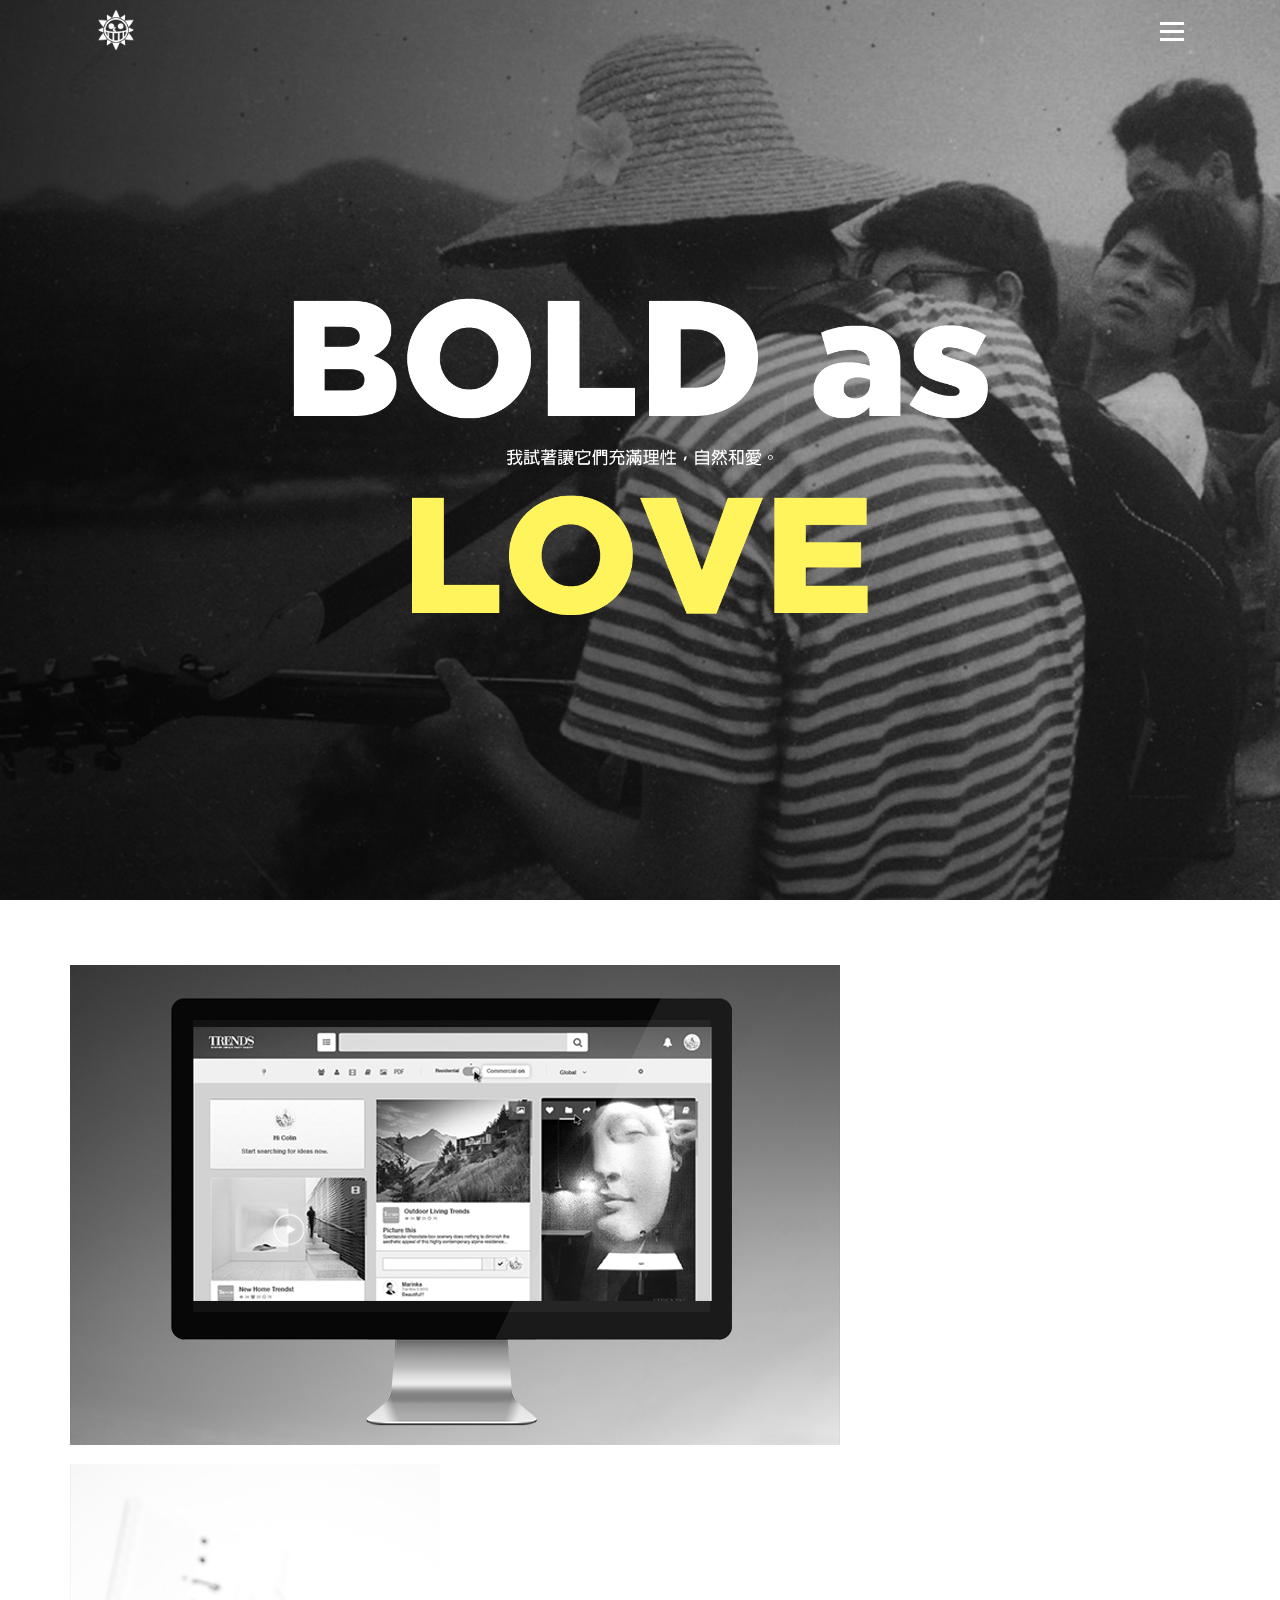
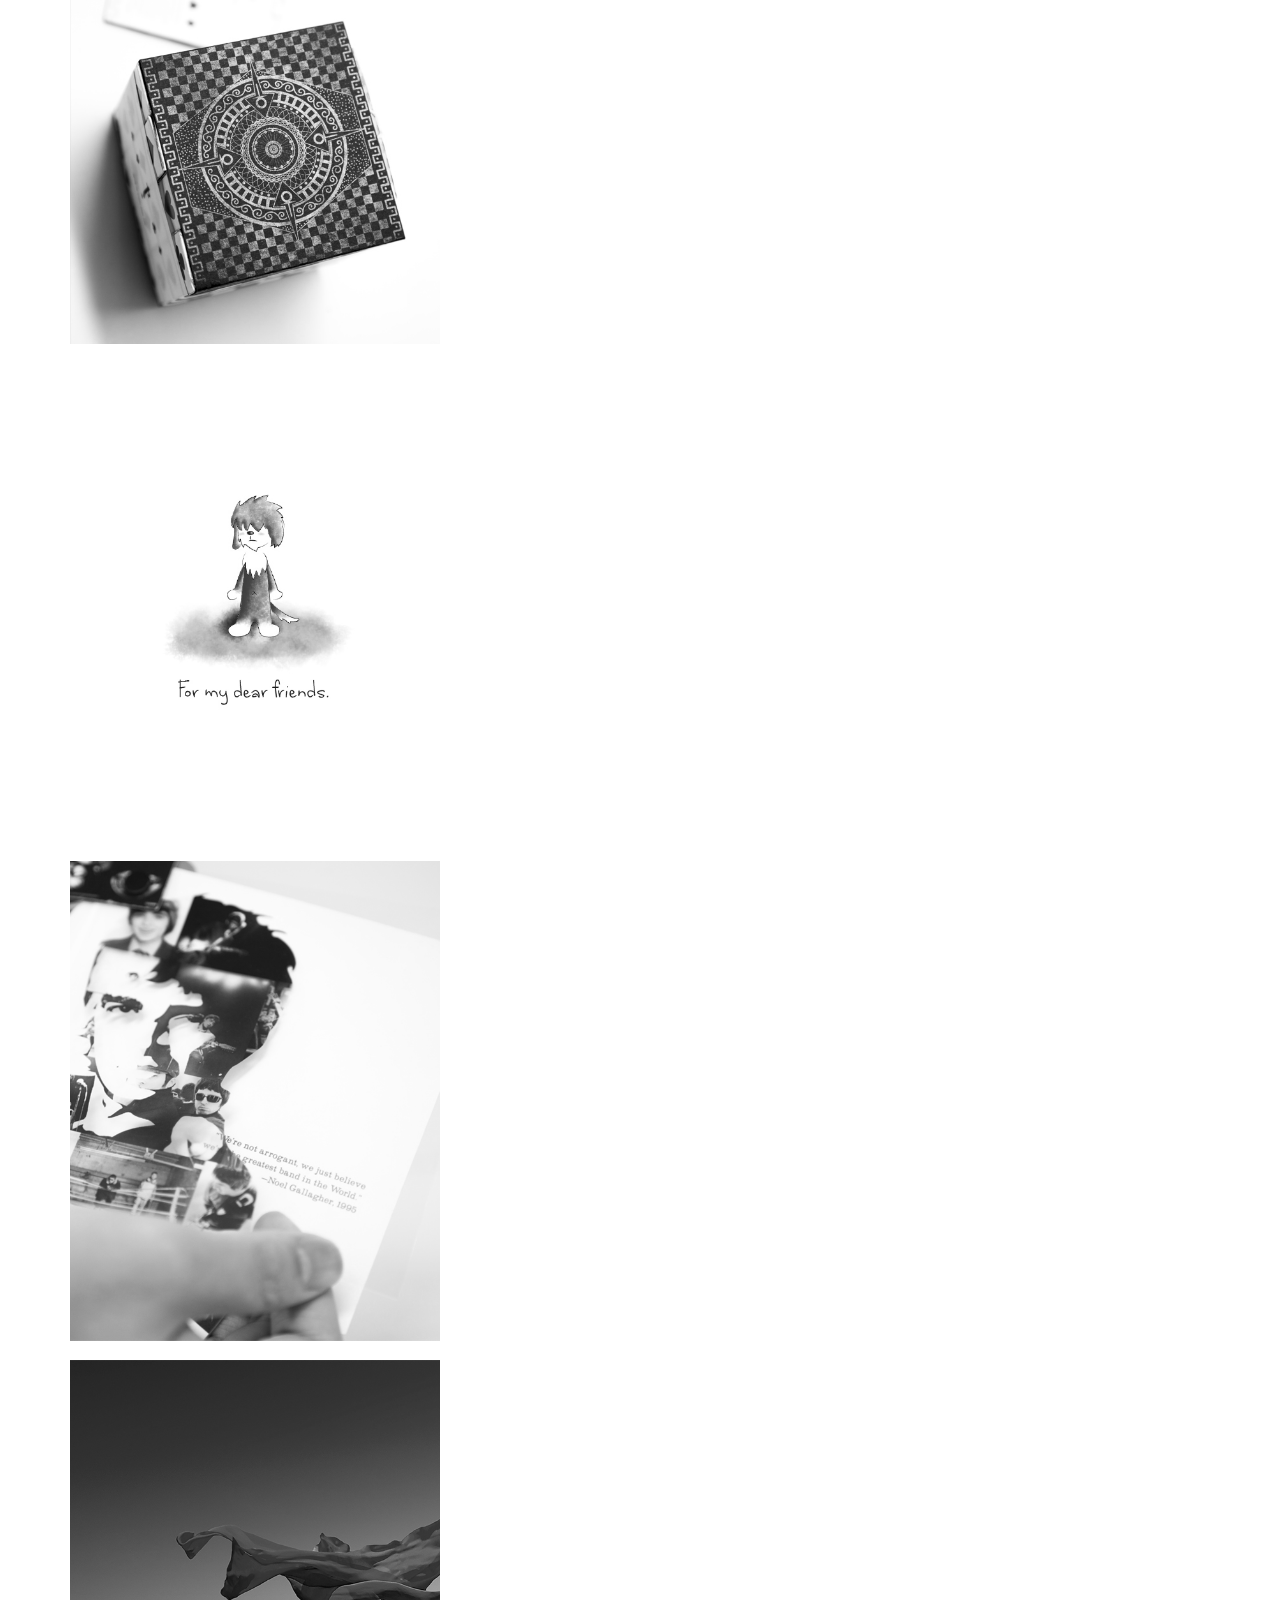
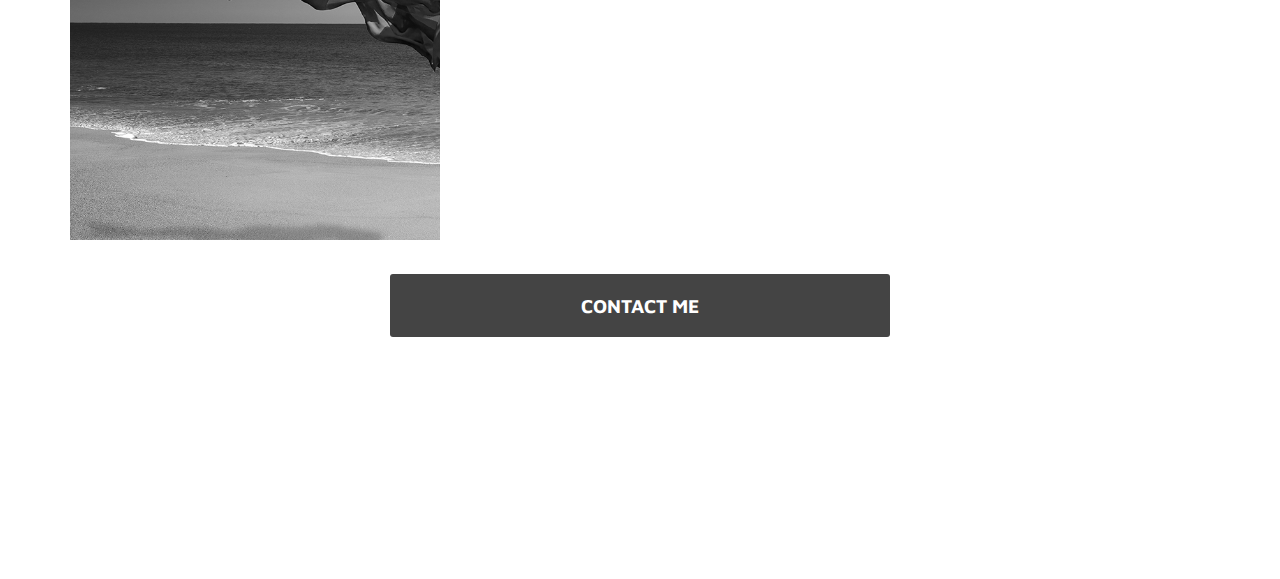
==== commit 8f7d344a: "solved loading spinner problems" ====
--- a/index.html
+++ b/index.html
@@ -14,8 +14,9 @@
   <script src="js/headroom.js"></script>
 
 </head>
-<body class="animsition">
+<body >
 
+<div class="animsition">
   <header id="header" class="animated">
     <div class="headerWrap">
 
@@ -155,7 +156,7 @@
 
 </footer>
 
-
+</div>
 
 </body>
 </html>
--- a/css/custom.css
+++ b/css/custom.css
@@ -474,7 +474,7 @@
 .animsition,
 .animsition-overlay {
   position: relative;
-  opacity: 0;
+  opacity: 1;
   -webkit-animation-fill-mode: both;
   -o-animation-fill-mode: both;
   animation-fill-mode: both; }
@@ -485,7 +485,7 @@
   z-index: 100;
   width: 100%;
   height: 100%;
-  background: url(../img/spinner.gif) center center no-repeat;
+  background: url(data:image/svg+xml,%3Csvg%20xmlns%3D%22http%3A//www.w3.org/2000/svg%22%20viewBox%3D%220%200%2032%2032%22%20width%3D%2232%22%20height%3D%2232%22%20fill%3D%22%23ccc%22%3E%0A%20%20%3Cpath%20opacity%3D%22.25%22%20d%3D%22M16%200%20A16%2016%200%200%200%2016%2032%20A16%2016%200%200%200%2016%200%20M16%204%20A12%2012%200%200%201%2016%2028%20A12%2012%200%200%201%2016%204%22/%3E%0A%20%20%3Cpath%20d%3D%22M16%200%20A16%2016%200%200%201%2032%2016%20L28%2016%20A12%2012%200%200%200%2016%204z%22%3E%0A%20%20%20%20%3CanimateTransform%20attributeName%3D%22transform%22%20type%3D%22rotate%22%20from%3D%220%2016%2016%22%20to%3D%22360%2016%2016%22%20dur%3D%220.8s%22%20repeatCount%3D%22indefinite%22%20/%3E%0A%20%20%3C/path%3E%0A%3C/svg%3E%0A%0A) center center no-repeat;
   -webkit-animation-fill-mode: both;
   -o-animation-fill-mode: both;
   animation-fill-mode: both; }
